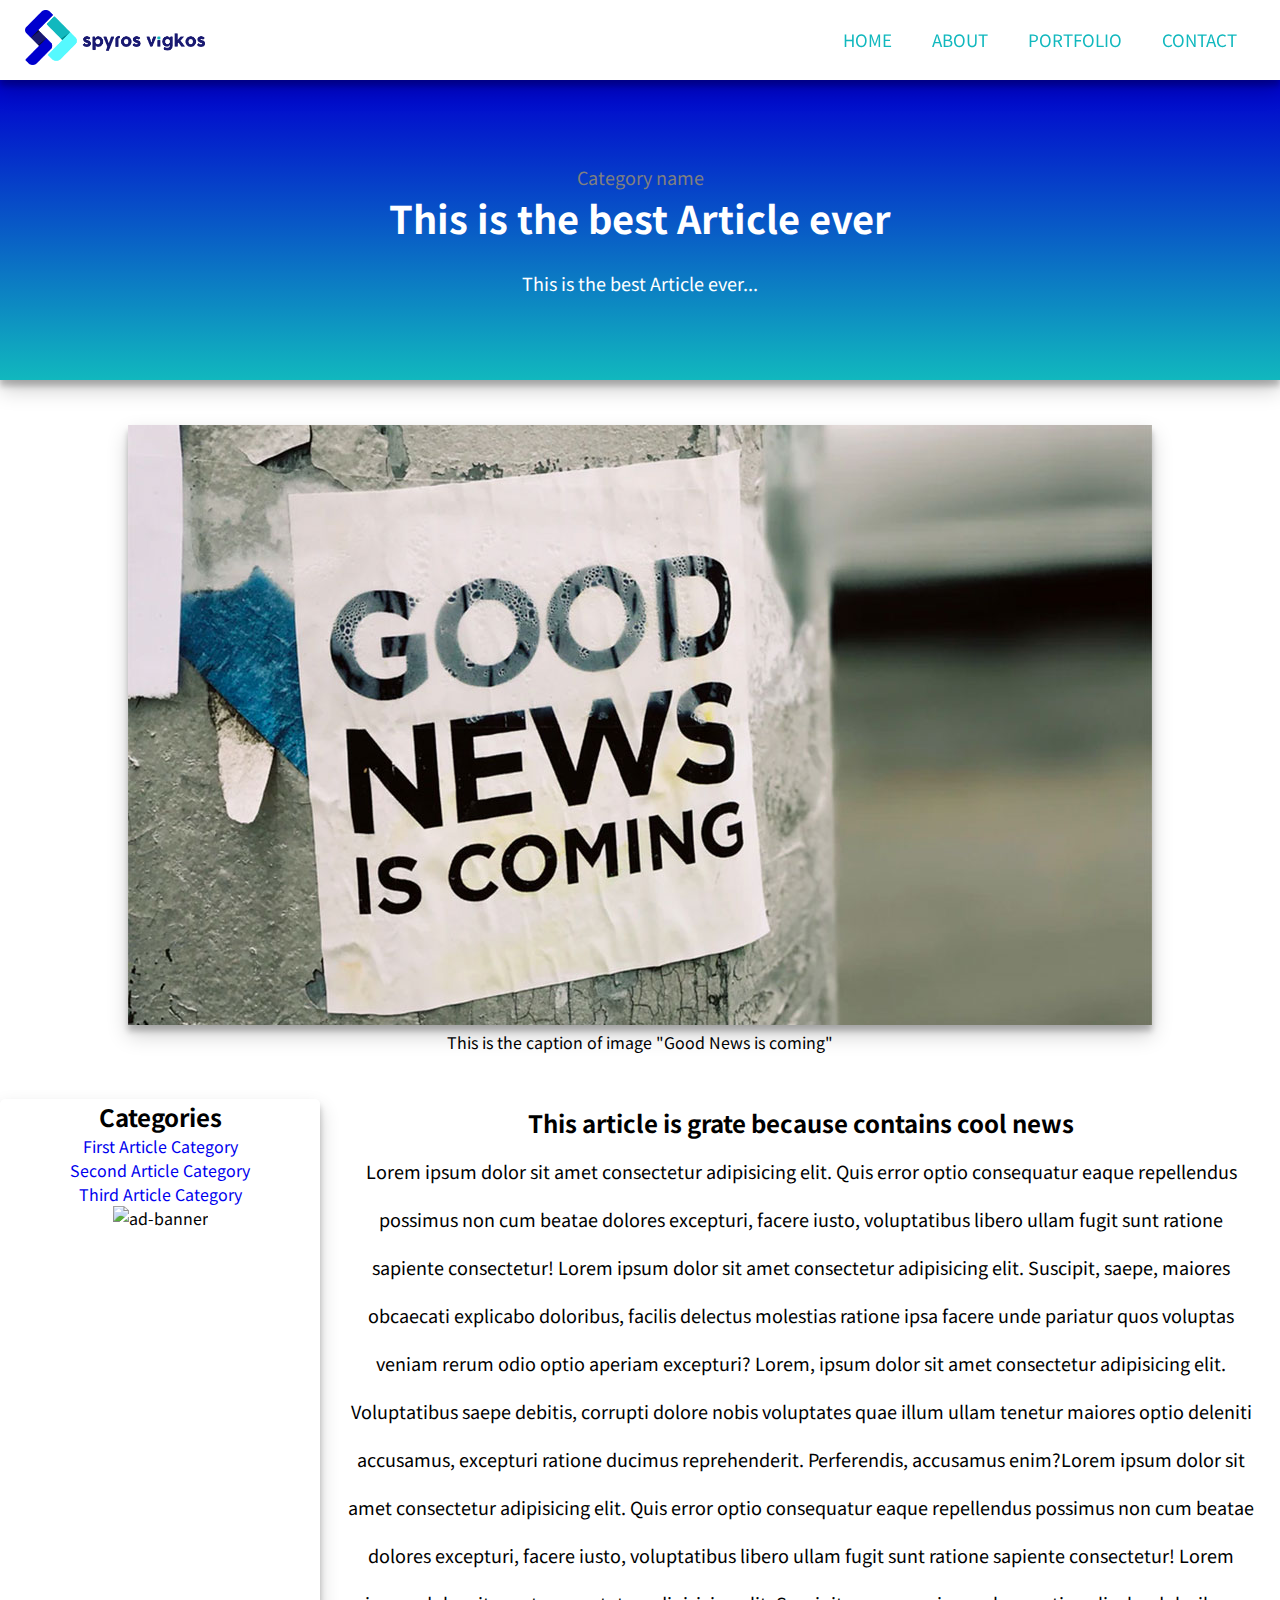
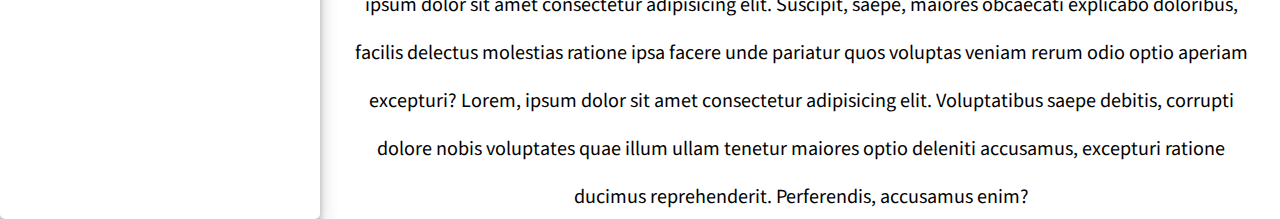
==== article.html @ 3fd37a7d "set-up article page" ====
<!DOCTYPE html>
<html lang="en">

<head>
    <meta charset="UTF-8">
    <meta name="viewport" content="width=device-width, initial-scale=1.0">
    <!-- Fonts, Styles and (Fav)Icons -->

    <link href="https://fonts.googleapis.com/css?family=Noto+Sans+KR&display=swap" rel="stylesheet">
    <link rel="stylesheet" href="./style/styel.css">

    <script src="https://kit.fontawesome.com/a076d05399.js"></script>

    <link rel="shortcut icon" href="/img/favicon.ico" type="image/x-icon">
    <link rel="icon" href="/img/favicon.ico" type="image/x-icon">

    <!--Style Sheet-->
    <link rel="stylesheet" href="css/article.css">

    <title>This is the best Article ever</title>
</head>

<body>
    <header>
        <nav id="navbar">

            <input type="checkbox" name="" id="check">

            <label for="check" class="burgerbtn">

                <i class="fas fa-bars"></i>

            </label>

            <a href="https://vigkos.com"><img class="logo-img" src="./img/spyros-logo.png" alt="Spyros Vigkos"
                    title="Spyros Vigkos Front-End Developer"></a>

            <ul id="menu-ul">

                <li><a class="nav-link" href="#welcome-section">Home</a></li>

                <li><a class="nav-link" href="#about">About</a></li>

                <li><a class="nav-link" href="#projects">Portfolio</a></li>

                <li><a class="nav-link" href="#contact">Contact</a></li>

            </ul>

        </nav>

    </header>

    <div class="content">
        
        <div class="article-title">

            <a href="category.html">
                <p class="cat-name">Category name</p>
            </a>
            <h1>This is the best Article ever</h1>
            <p>This is the best Article ever...</p>
        </div>

        
        <div class="sidebar">
            <h2>Categories</h2>
            <ul>
                <li><a class="cat-side" href="category.html">First Article Category</a></li>
                <li><a class="cat-side" href="category.html">Second Article Category</a></li>
                <li><a class="cat-side" href="category.html">Third Article Category</a></li>
            </ul>
            <img class="banner-full" src="img/300x600.gif" alt="ad-banner" sizes="300x600" srcset="">

        </div>

        <div class="article-image">
            <img src="img/article-img.png" alt="Good News Is coming" sizes="1024x600">
            <figcaption>This is the caption of image "Good News is coming"</figcaption>

        </div>

        <article>
            <h2>This article is grate because contains cool news</h2>
            <p>Lorem ipsum dolor sit amet consectetur adipisicing elit. Quis error optio consequatur eaque repellendus
                possimus non cum beatae dolores excepturi, facere iusto, voluptatibus libero ullam fugit sunt ratione
                sapiente consectetur!
                Lorem ipsum dolor sit amet consectetur adipisicing elit. Suscipit, saepe, maiores obcaecati explicabo
                doloribus, facilis delectus molestias ratione ipsa facere unde pariatur quos voluptas veniam rerum odio
                optio aperiam excepturi?
                Lorem, ipsum dolor sit amet consectetur adipisicing elit. Voluptatibus saepe debitis, corrupti dolore
                nobis voluptates quae illum ullam tenetur maiores optio deleniti accusamus, excepturi ratione ducimus
                reprehenderit. Perferendis, accusamus enim?Lorem ipsum dolor sit amet consectetur adipisicing elit. Quis error optio consequatur eaque repellendus
                possimus non cum beatae dolores excepturi, facere iusto, voluptatibus libero ullam fugit sunt ratione
                sapiente consectetur!
                Lorem ipsum dolor sit amet consectetur adipisicing elit. Suscipit, saepe, maiores obcaecati explicabo
                doloribus, facilis delectus molestias ratione ipsa facere unde pariatur quos voluptas veniam rerum odio
                optio aperiam excepturi?
                Lorem, ipsum dolor sit amet consectetur adipisicing elit. Voluptatibus saepe debitis, corrupti dolore
                nobis voluptates quae illum ullam tenetur maiores optio deleniti accusamus, excepturi ratione ducimus
                reprehenderit. Perferendis, accusamus enim?
            </p>

        </article>

    </div>

</body>

</html>
---- css/article.css ----
@import "style.css";

.cat-name{
color: gray;
}

.sidebar{
    grid-area: sb;
}

.content{
    display: grid;
    grid-template-rows: 300px 1fr auto auto;
    grid-template-columns: 100%;
    
    grid-template-areas:   
    "tl"
    "img"
    "ar"
    "sb"
    ;    
    text-align: center;
    justify-content: center;
    
}

@media(min-width:1100px){
    .content{
        grid-template-columns: 25% 75%;
        grid-template-rows: 300px 1fr auto auto;
        grid-template-areas:   
    "tl tl"
    "img img"
    "sb ar"
    "sb ar"
    ;    
    }

    .sidebar{
        border-radius: 5px;
        box-shadow: var(--main-shadow);
    }

    article{
        width: 85%;
        margin: 0 25px 0 25px;
    }

}

@media(min-width:600px) and (max-width:1100px){
    .content{
        width: 100%;
        grid-template-columns: 25% 75%;
        grid-template-rows: 300px 1fr auto auto;
        grid-template-areas:   
    "tl tl"
    "img img"
    "sb ar"
    "sb ar"
    ;    
    }
    .sidebar{
        height: initial;
        border-radius: 5px;
        box-shadow: var(--main-shadow);
    }

}


.article-image{
    grid-area: img;
    text-align: center;
    margin: 45px auto;
    max-width: 1024px;  
    
}
.article-image img{
    width: 100%;
    height: auto;
    box-shadow: var(--main-shadow);
}

.article-title {
    grid-area: tl;
    display: flex;
    flex-direction: column;
    justify-content: center;
    color: white;
    width: 100%;
    background: var(--main-gradient);
    text-align: center;
    padding: 0 25px;
    box-shadow: var(--main-shadow);
}

h1{
    font-size: 38px;
}


article{

    grid-area: ar;
    text-align: center;
    line-height: 3rem;
    width: 95%;
}
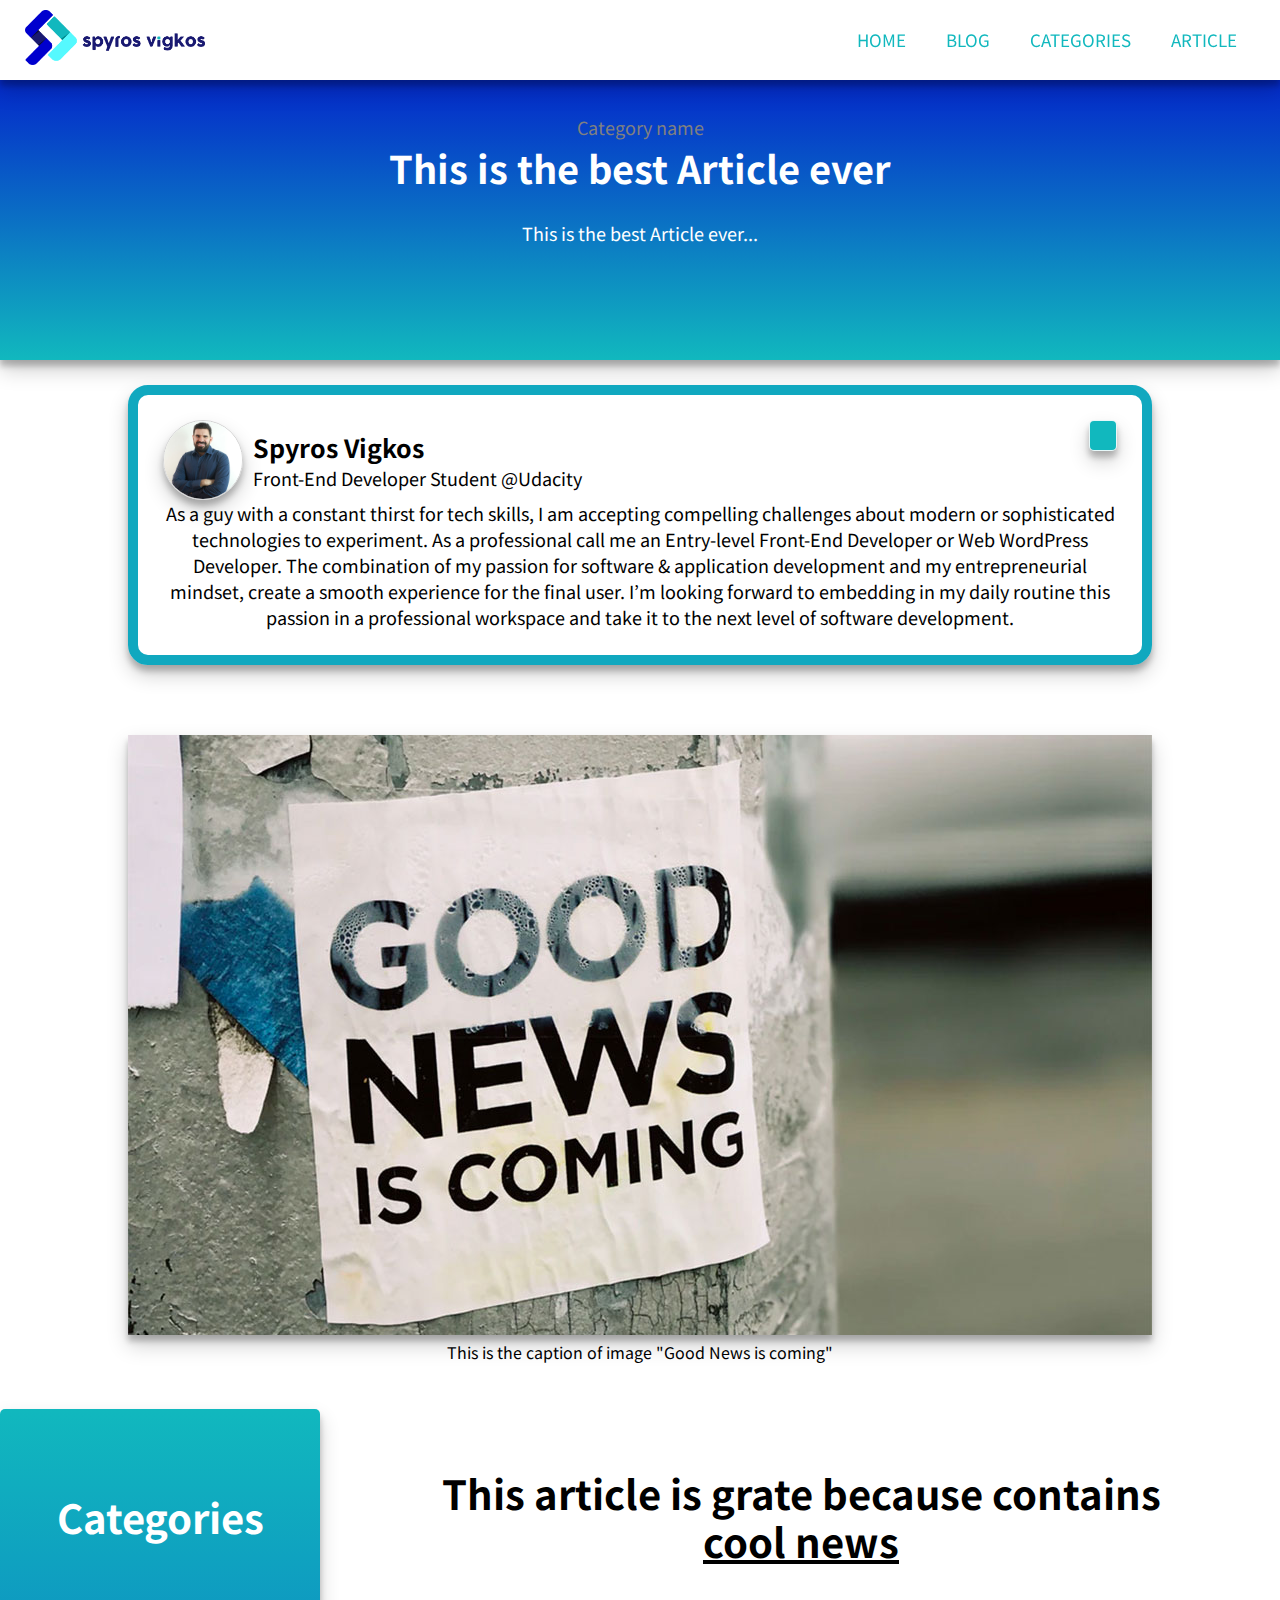
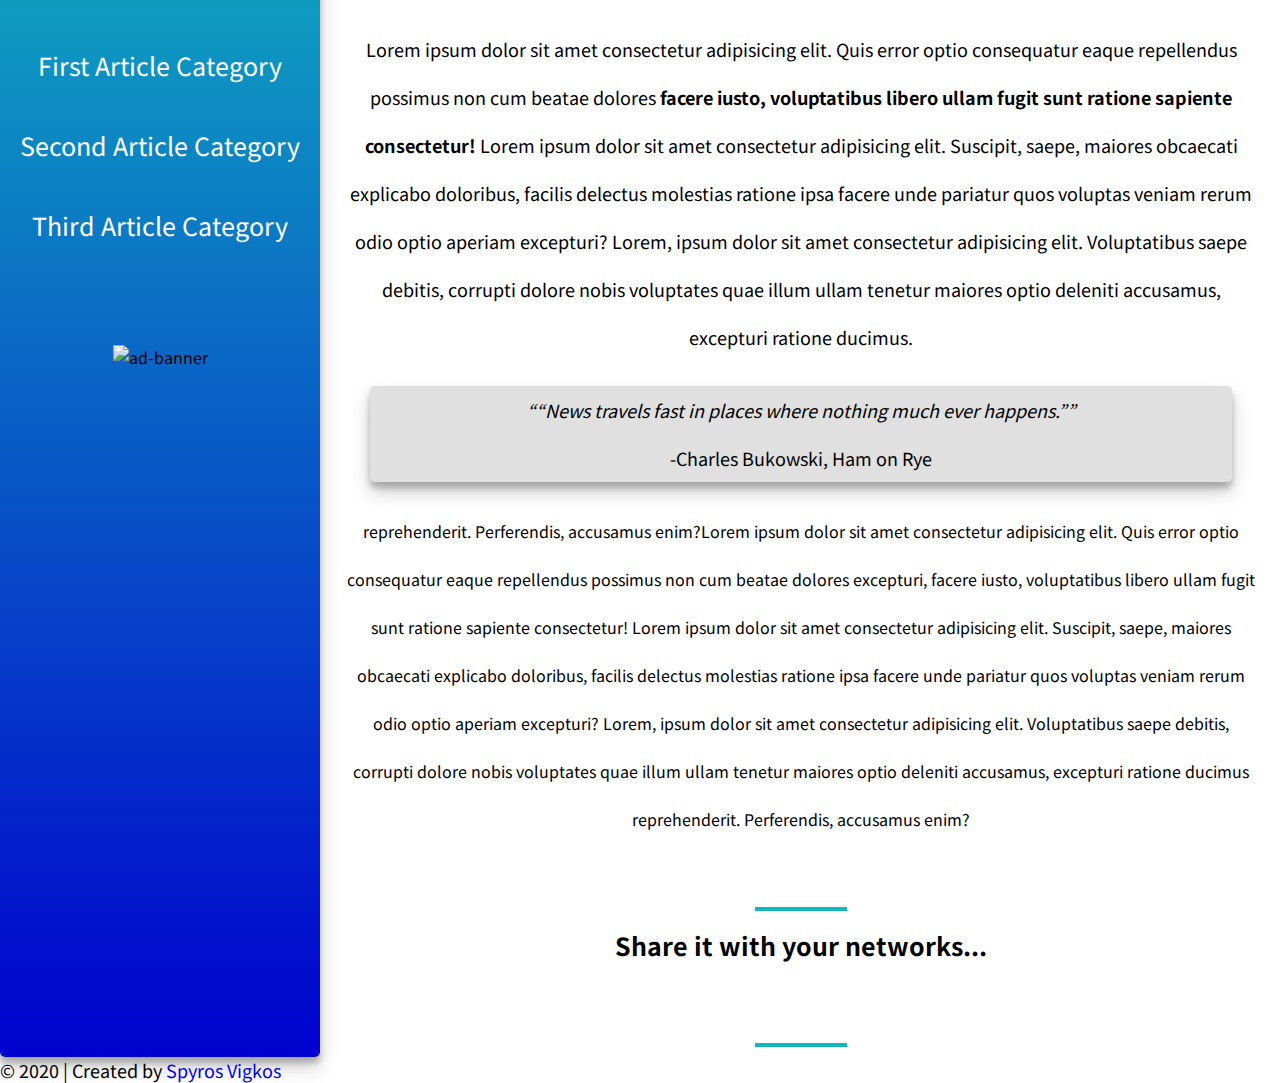
==== commit 4b73bdce: "Add Sharing buttons" ====
--- a/article.html
+++ b/article.html
@@ -37,13 +37,13 @@
 
             <ul id="menu-ul">
 
-                <li><a class="nav-link" href="#welcome-section">Home</a></li>
+                <li><a class="nav-link" href="#home">Home</a></li>
 
-                <li><a class="nav-link" href="#about">About</a></li>
+                <li><a class="nav-link" href="index.html">Blog</a></li>
 
-                <li><a class="nav-link" href="#projects">Portfolio</a></li>
+                <li><a class="nav-link" href="#categories">Categories</a></li>
 
-                <li><a class="nav-link" href="#contact">Contact</a></li>
+                <li><a class="nav-link" href="article.html">Article</a></li>
 
             </ul>
 
@@ -51,19 +51,45 @@
 
     </header>
 
-    <div class="content">
-        
+    <div class="content" id="home">
+
         <div class="article-title">
 
-            <a href="category.html">
+            <a href="#categories">
                 <p class="cat-name">Category name</p>
             </a>
             <h1>This is the best Article ever</h1>
             <p>This is the best Article ever...</p>
         </div>
 
-        
-        <div class="sidebar">
+        <div class="author-container">
+            <div class="author-photo-and-name-container" id="author-header">
+                <img src="img/profileSpiros_400X.jpg" class="author-photo" alt="profile image">
+                <div class="name-and-title">
+                    <h4 class="author-name">Spyros Vigkos</h4>
+                    <p class="author-title">Front-End Developer Student @Udacity</p>
+
+                </div>
+                <div class="follow-btn f-btn-non-mobile">
+                    <button><i class="fab fa-twitter"></i></button>
+                </div>
+            </div>
+            <div class="author-bio">
+                <p>As a guy with a constant thirst for tech skills, I am accepting
+                    compelling challenges about modern or sophisticated technologies to experiment. As a professional
+                    call me an
+                    Entry-level Front-End Developer or Web WordPress Developer. The combination of my passion for
+                    software & application development and my entrepreneurial
+                    mindset, create a smooth experience for the final user. I’m looking forward to embedding in my daily
+                    routine
+                    this passion in a professional workspace and take it to the next level of software development.</p>
+                <div class="follow-btn f-btn-mobile">
+                    <button><i class="fab fa-twitter"></i> follow</button>
+                </div>
+            </div>
+        </div>
+
+        <div class="sidebar" id="categories">
             <h2>Categories</h2>
             <ul>
                 <li><a class="cat-side" href="category.html">First Article Category</a></li>
@@ -81,16 +107,20 @@
         </div>
 
         <article>
-            <h2>This article is grate because contains cool news</h2>
+            <h2>This article is grate because contains <u>cool news</u></h2>
             <p>Lorem ipsum dolor sit amet consectetur adipisicing elit. Quis error optio consequatur eaque repellendus
-                possimus non cum beatae dolores excepturi, facere iusto, voluptatibus libero ullam fugit sunt ratione
-                sapiente consectetur!
+                possimus non cum beatae dolores <strong> facere iusto, voluptatibus libero ullam fugit sunt ratione
+                    sapiente consectetur!</strong>
                 Lorem ipsum dolor sit amet consectetur adipisicing elit. Suscipit, saepe, maiores obcaecati explicabo
                 doloribus, facilis delectus molestias ratione ipsa facere unde pariatur quos voluptas veniam rerum odio
                 optio aperiam excepturi?
                 Lorem, ipsum dolor sit amet consectetur adipisicing elit. Voluptatibus saepe debitis, corrupti dolore
-                nobis voluptates quae illum ullam tenetur maiores optio deleniti accusamus, excepturi ratione ducimus
-                reprehenderit. Perferendis, accusamus enim?Lorem ipsum dolor sit amet consectetur adipisicing elit. Quis error optio consequatur eaque repellendus
+                nobis voluptates quae illum ullam tenetur maiores optio deleniti accusamus, excepturi ratione ducimus.
+                <p class="quote"><q cite="https://www.goodreads.com/work/quotes/958661-ham-on-rye">“News travels fast in
+                        places where nothing much ever happens.”</q><br>
+                    -Charles Bukowski, Ham on Rye</p>
+                reprehenderit. Perferendis, accusamus enim?Lorem ipsum dolor sit amet consectetur adipisicing elit. Quis
+                error optio consequatur eaque repellendus
                 possimus non cum beatae dolores excepturi, facere iusto, voluptatibus libero ullam fugit sunt ratione
                 sapiente consectetur!
                 Lorem ipsum dolor sit amet consectetur adipisicing elit. Suscipit, saepe, maiores obcaecati explicabo
@@ -99,10 +129,36 @@
                 Lorem, ipsum dolor sit amet consectetur adipisicing elit. Voluptatibus saepe debitis, corrupti dolore
                 nobis voluptates quae illum ullam tenetur maiores optio deleniti accusamus, excepturi ratione ducimus
                 reprehenderit. Perferendis, accusamus enim?
+
             </p>
-
+            <div class="sharing-btns-contanier">
+                <div class="separate-line"></div>
+        
+                <h4 id="sharing-title">Share it with your networks...</h4>
+                <div class="sharing-btns">
+                    
+            
+                    <a href="#" target="_blank" class="sharing-btn"><i class="fab fa-twitter"></i></a>
+            
+                    <a href="#" target="_blank" class="sharing-btn"><i class="fab fa-linkedin"></i> </a>
+            
+                    <a href="#" target="_blank" class="sharing-btn"><i class="fab fa-facebook-square"></i></a>
+            
+                    <a href="#" target="_blank" class="sharing-btn"><i class="fab fa-tumblr-square"></i></a>
+            
+                    <a href="#" target="_blank" class="sharing-btn"><i class="fab fa-blogger"></i></a>
+                    
+                    <a href="#" target="_blank" class="sharing-btn"><i class="fas fa-rss-square"></i></a>
+                </div>
+                <div class="separate-line"></div>
+            </div>
         </article>
 
+        <footer>
+            <p> &copy; 2020 | Created by <a href="https://www.linkedin.com/in/spyrosvigkos/" target="_blank">Spyros
+                    Vigkos</a>
+
+        </footer>
     </div>
 
 </body>
--- a/css/article.css
+++ b/css/article.css
@@ -1,38 +1,50 @@
 @import "style.css";
+@import "author.css";
+@import "sharing-btns.css";
 
 .cat-name{
 color: gray;
 }
 
-.sidebar{
-    grid-area: sb;
-}
 
 .content{
     display: grid;
-    grid-template-rows: 300px 1fr auto auto;
+    grid-template-rows: 300px auto 1fr auto auto auto;
     grid-template-columns: 100%;
     
     grid-template-areas:   
     "tl"
+    "ai"
     "img"
     "ar"
     "sb"
+    "ft"
     ;    
     text-align: center;
     justify-content: center;
     
 }
 
+.sidebar{
+    grid-area: sb;
+    box-shadow: var(--main-shadow);
+}
+
+.author-container{
+    grid-area: ai;
+}
+
 @media(min-width:1100px){
     .content{
         grid-template-columns: 25% 75%;
-        grid-template-rows: 300px 1fr auto auto;
+        grid-template-rows: 0.5fr auto 1fr auto auto auto;
         grid-template-areas:   
     "tl tl"
+    "ai ai"
     "img img"
     "sb ar"
-    "sb ar"
+    "ft ft"
+
     ;    
     }
 
@@ -48,22 +60,36 @@
 
 }
 
-@media(min-width:600px) and (max-width:1100px){
+@media(min-width:600px) and (max-width:1200px){
     .content{
         width: 100%;
         grid-template-columns: 25% 75%;
-        grid-template-rows: 300px 1fr auto auto;
+        grid-template-rows: 300px auto 1fr auto auto;
         grid-template-areas:   
     "tl tl"
+    "ai ai"
     "img img"
     "sb ar"
-    "sb ar"
+    "ft ft"
     ;    
     }
     .sidebar{
         height: initial;
         border-radius: 5px;
         box-shadow: var(--main-shadow);
+        justify-content: initial;
+        
+    }
+    .sidebar h2{
+        font-size: 32px;
+    }
+    .sidebar ul li a{
+        font-size: 18px;
+    }
+    
+
+    .banner-full{
+        display: none;
     }
 
 }
@@ -106,4 +132,9 @@
     text-align: center;
     line-height: 3rem;
     width: 95%;
+}
+
+footer{
+    grid-area: ft;
+    text-align: left;
 }